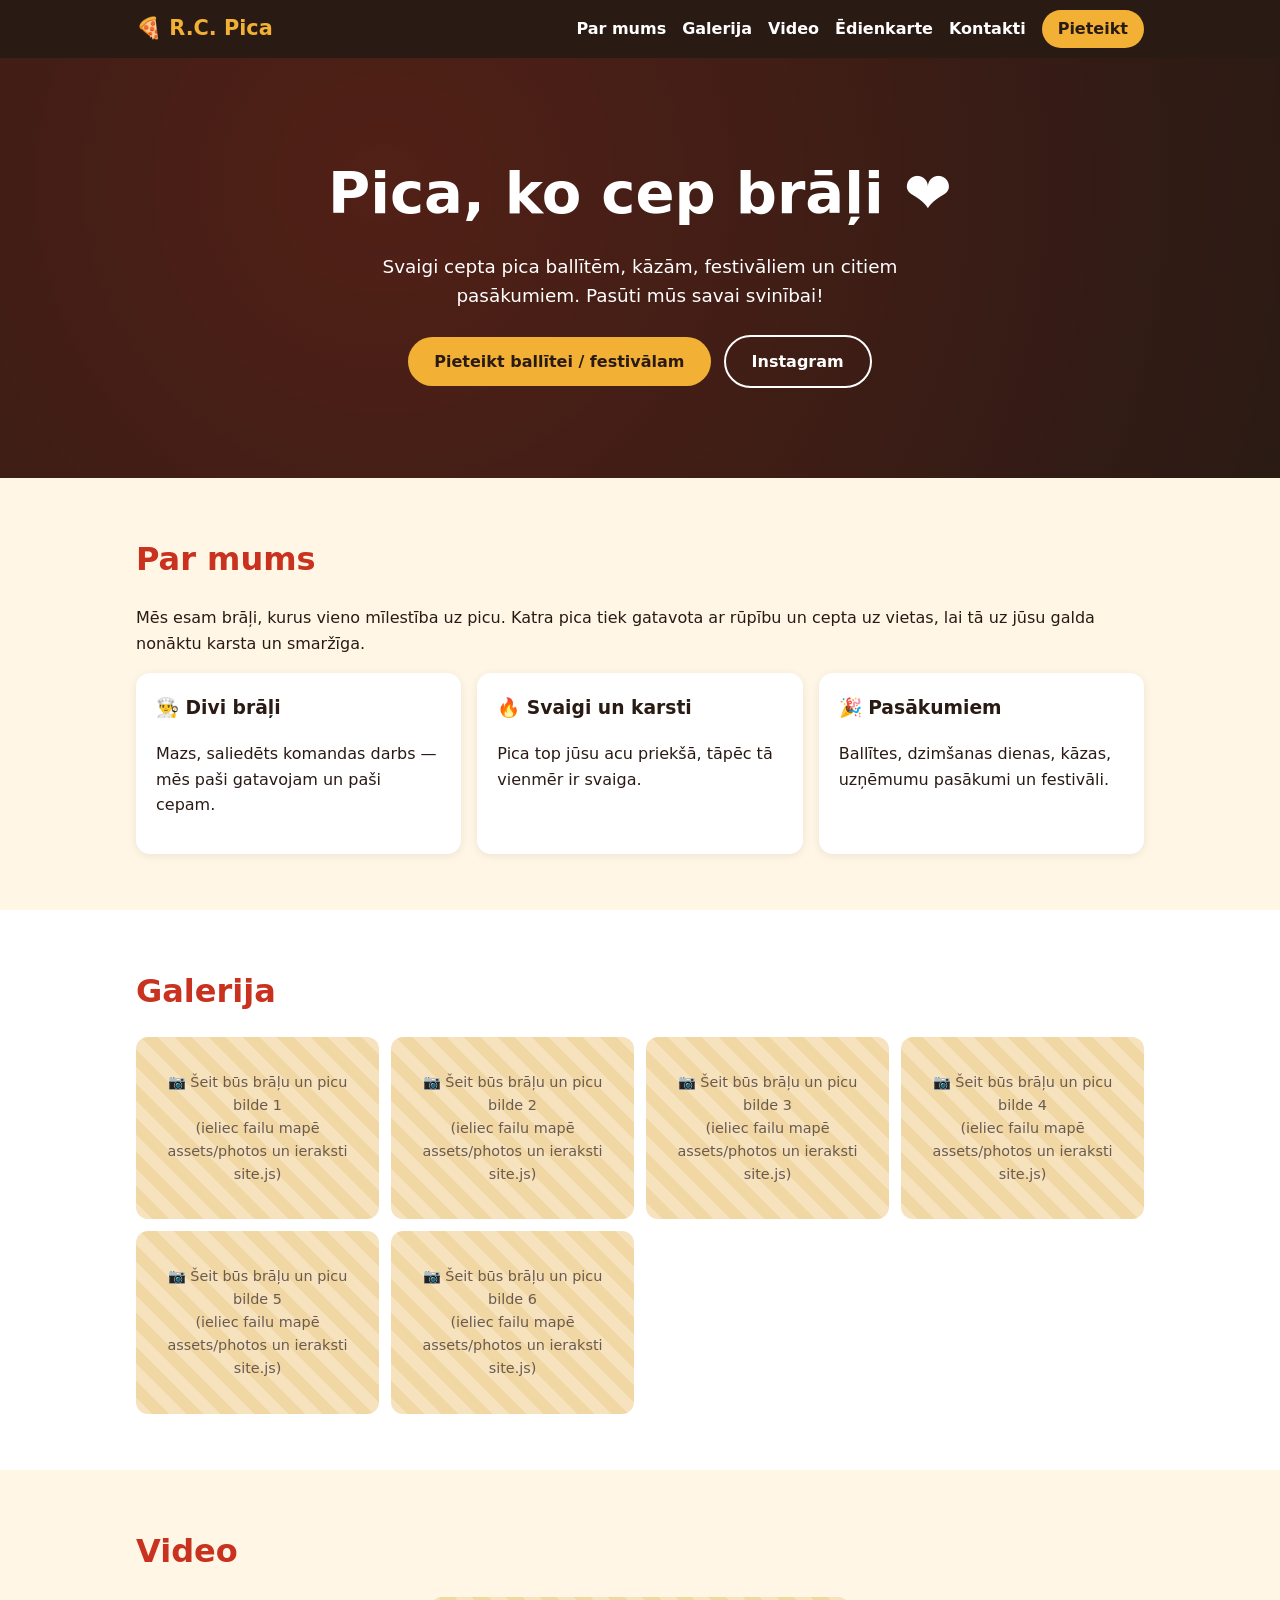
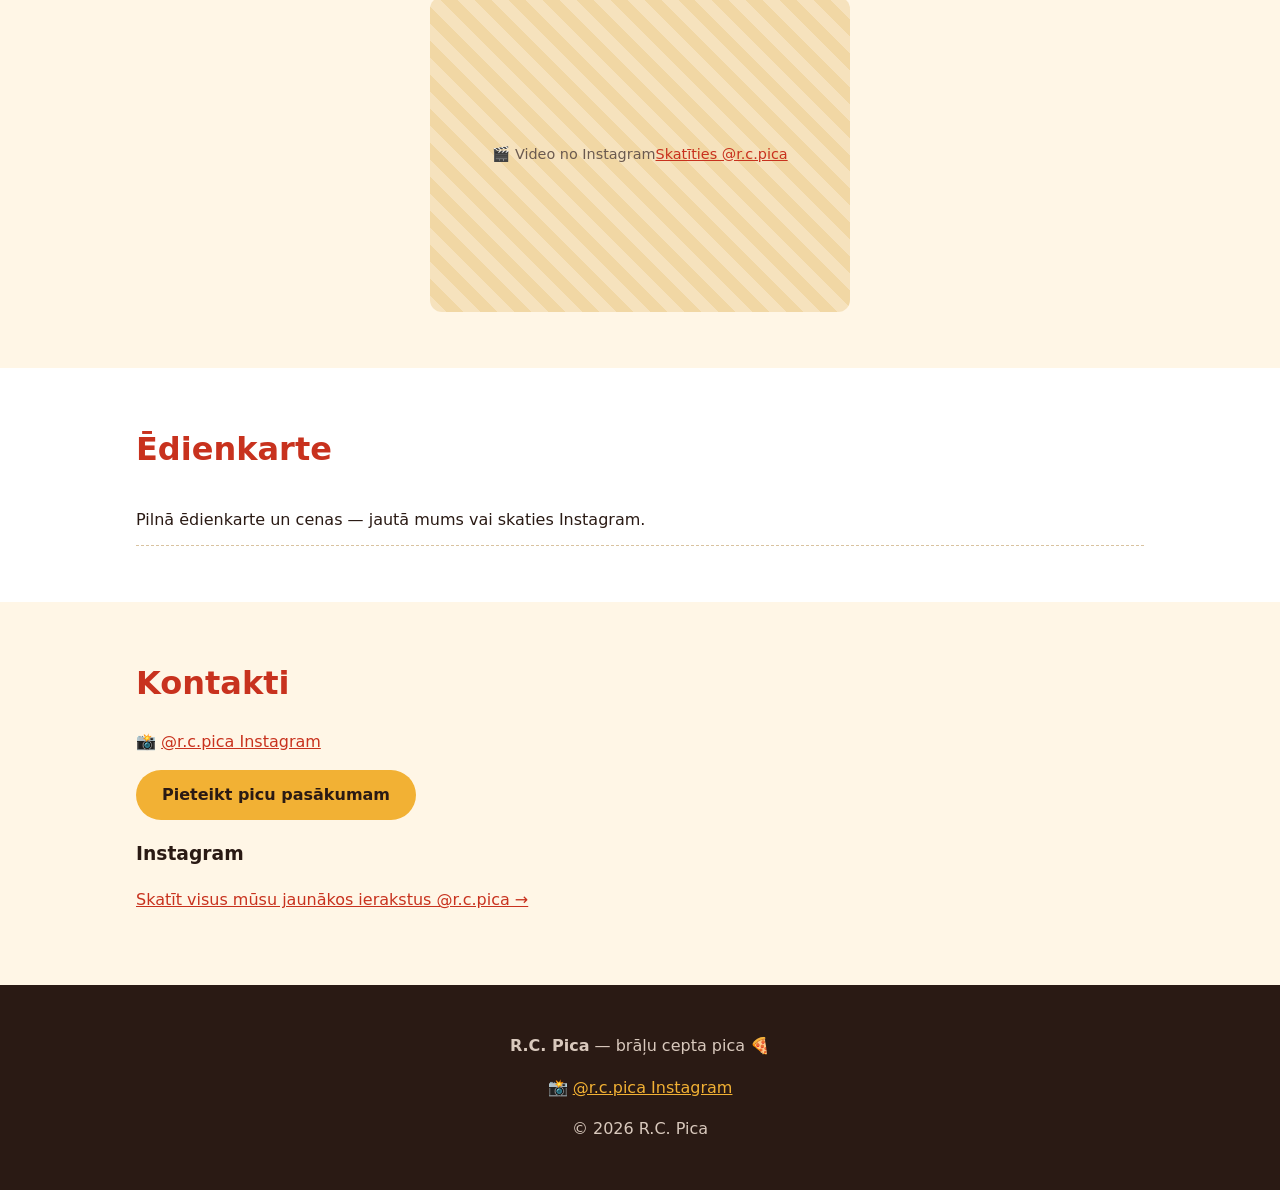
==== index.html @ 87599926 "Add Latvian R.C. Pica website with gallery, video and booking page Co-Authored-By: Claude Sonnet 5.5" ====
<!doctype html>
<html lang="lv">
<head>
<meta charset="utf-8">
<meta name="viewport" content="width=device-width,initial-scale=1">
<title>R.C. Pica — brāļu cepta pica svētkiem un pasākumiem</title>
<meta name="description" content="R.C. Pica — divi brāļi, svaigi cepta pica. Pasūti picu savam ballītei, kāzām vai festivālam Latvijā.">
<link rel="stylesheet" href="styles.css">
</head>
<body>
<header id="header"></header>

<div class="hero">
  <h1>Pica, ko cep brāļi ❤️</h1>
  <p>Svaigi cepta pica ballītēm, kāzām, festivāliem un citiem pasākumiem. Pasūti mūs savai svinībai!</p>
  <a class="btn" href="rezervacija.html">Pieteikt ballītei / festivālam</a>
  <a class="btn alt" id="igBtn" target="_blank" rel="noopener">Instagram</a>
</div>

<section id="par-mums"><div class="wrap">
  <h2>Par mums</h2>
  <p>Mēs esam brāļi, kurus vieno mīlestība uz picu. Katra pica tiek gatavota ar rūpību un cepta uz vietas, lai tā uz jūsu galda nonāktu karsta un smaržīga.</p>
  <div class="cards">
    <div class="card"><h3>👨‍🍳 Divi brāļi</h3><p>Mazs, saliedēts komandas darbs — mēs paši gatavojam un paši cepam.</p></div>
    <div class="card"><h3>🔥 Svaigi un karsti</h3><p>Pica top jūsu acu priekšā, tāpēc tā vienmēr ir svaiga.</p></div>
    <div class="card"><h3>🎉 Pasākumiem</h3><p>Ballītes, dzimšanas dienas, kāzas, uzņēmumu pasākumi un festivāli.</p></div>
  </div>
</div></section>

<section id="galerija" class="alt-bg"><div class="wrap">
  <h2>Galerija</h2>
  <div class="gallery" id="gallery"></div>
</div></section>

<section id="video"><div class="wrap">
  <h2>Video</h2>
  <div class="video" id="videoBox"></div>
</div></section>

<section id="edienkarte" class="alt-bg"><div class="wrap">
  <h2>Ēdienkarte</h2>
  <ul class="menu" id="menu"></ul>
</div></section>

<section id="kontakti"><div class="wrap">
  <h2>Kontakti</h2>
  <div id="contact"></div>
  <p><a class="btn" href="rezervacija.html">Pieteikt picu pasākumam</a></p>
  <h3>Instagram</h3>
  <p><a href="https://www.instagram.com/r.c.pica/" target="_blank" rel="noopener">Skatīt visus mūsu jaunākos ierakstus @r.c.pica →</a></p>
</div></section>

<footer id="footer"></footer>

<script src="site.js"></script>
<script src="common.js"></script>
<script>
document.getElementById('igBtn').href = igUrl;
document.getElementById('contact').innerHTML = window.CONTACT_HTML;

// Galerija
const g = document.getElementById('gallery');
const photos = S.photos.length ? S.photos : Array.from({length:6}, (_, i) => ({placeholder: true, n: i+1}));
g.innerHTML = photos.map(p => p.placeholder
  ? `<div class="ph">📷 Šeit būs brāļu un picu bilde ${p.n}<br>(ieliec failu mapē assets/photos un ieraksti site.js)</div>`
  : `<img loading="lazy" src="${esc(p.src)}" alt="${esc(p.alt || S.brand)}">`).join('');

// Video: vispirms vietējais fails, citādi Instagram reel, citādi saite uz Instagram
const vb = document.getElementById('videoBox');
const igFallback = () => {
  const reel = S.video.instagramReel;
  vb.innerHTML = reel
    ? `<iframe src="${esc(reel.replace(/\/?$/, '/'))}embed" height="560" allowfullscreen loading="lazy"></iframe>`
    : `<div class="ph">🎬 Video no Instagram<br><a href="${igUrl}" target="_blank" rel="noopener">Skatīties @${esc(S.instagram)}</a></div>`;
};
const v = document.createElement('video');
v.controls = true; v.playsInline = true; v.preload = 'metadata';
v.src = S.video.file;
v.onerror = igFallback;
vb.appendChild(v);

// Ēdienkarte
document.getElementById('menu').innerHTML = S.menu.length
  ? S.menu.map(m => `<li><span><strong>${esc(m.name)}</strong>${m.desc ? `<small>${esc(m.desc)}</small>` : ''}</span><strong>${esc(m.price || '')}</strong></li>`).join('')
  : `<li><span>Pilnā ēdienkarte un cenas — jautā mums vai skaties Instagram.</span></li>`;
</script>
</body>
</html>
---- styles.css ----
:root{--red:#c8321e;--dark:#2a1a14;--cream:#fff6e6;--gold:#f2b134;--green:#3f7d3a;--muted:#6b5a50}
*{box-sizing:border-box}
body{margin:0;font-family:system-ui,-apple-system,Segoe UI,Roboto,sans-serif;color:var(--dark);background:var(--cream);line-height:1.6}
a{color:var(--red)}
.wrap{max-width:1040px;margin:0 auto;padding:0 16px}
header{position:sticky;top:0;z-index:10;background:var(--dark);color:#fff}
header .wrap{display:flex;align-items:center;justify-content:space-between;flex-wrap:wrap;gap:8px;padding:10px 16px}
.logo{font-weight:800;font-size:1.3rem;color:var(--gold);text-decoration:none}
nav a{color:#fff;text-decoration:none;margin-left:16px;font-weight:600}
nav a:hover{color:var(--gold)}
.hero{background:linear-gradient(rgba(42,26,20,.75),rgba(42,26,20,.75)),radial-gradient(circle at 30% 30%,#c8321e,#2a1a14);color:#fff;text-align:center;padding:90px 16px}
.hero h1{font-size:clamp(2rem,6vw,3.6rem);margin:0 0 12px}
.hero p{max-width:640px;margin:0 auto 24px;font-size:1.15rem}
.btn{display:inline-block;background:var(--gold);color:var(--dark);padding:12px 26px;border-radius:999px;font-weight:800;text-decoration:none;border:0;cursor:pointer;font-size:1rem}
.btn:hover{background:#ffc652}
.btn.alt{background:transparent;color:#fff;border:2px solid #fff;margin-left:8px}
section{padding:56px 0}
h2{font-size:2rem;margin:0 0 20px;color:var(--red)}
.cards{display:grid;grid-template-columns:repeat(auto-fit,minmax(220px,1fr));gap:16px}
.card{background:#fff;border-radius:14px;padding:20px;box-shadow:0 2px 10px rgba(0,0,0,.08)}
.card h3{margin-top:0}
.gallery{display:grid;grid-template-columns:repeat(auto-fill,minmax(240px,1fr));gap:12px}
.gallery img,.ph{width:100%;aspect-ratio:4/3;object-fit:cover;border-radius:12px;display:block}
.ph{background:repeating-linear-gradient(45deg,#f6e2bd,#f6e2bd 12px,#f1d7a4 12px,#f1d7a4 24px);display:flex;align-items:center;justify-content:center;text-align:center;color:var(--muted);padding:12px;font-size:.9rem}
.video{max-width:420px;margin:0 auto}
.video video,.video iframe{width:100%;border-radius:14px;border:0;background:#000}
.menu{list-style:none;padding:0;margin:0}
.menu li{display:flex;justify-content:space-between;gap:12px;padding:12px 0;border-bottom:1px dashed #d9c3a0}
.menu small{display:block;color:var(--muted)}
.alt-bg{background:#fff}
form{display:grid;gap:14px;max-width:640px}
label{font-weight:700;display:grid;gap:4px}
input,select,textarea{font:inherit;padding:10px 12px;border:1px solid #cdb68f;border-radius:10px;background:#fff}
.two{display:grid;grid-template-columns:1fr 1fr;gap:14px}
@media(max-width:560px){.two{grid-template-columns:1fr}.btn.alt{margin:10px 0 0}}
.note{background:#fff0c9;border-left:4px solid var(--gold);padding:12px 16px;border-radius:8px}
footer{background:var(--dark);color:#d9c9bd;padding:32px 0;text-align:center}
footer a{color:var(--gold)}
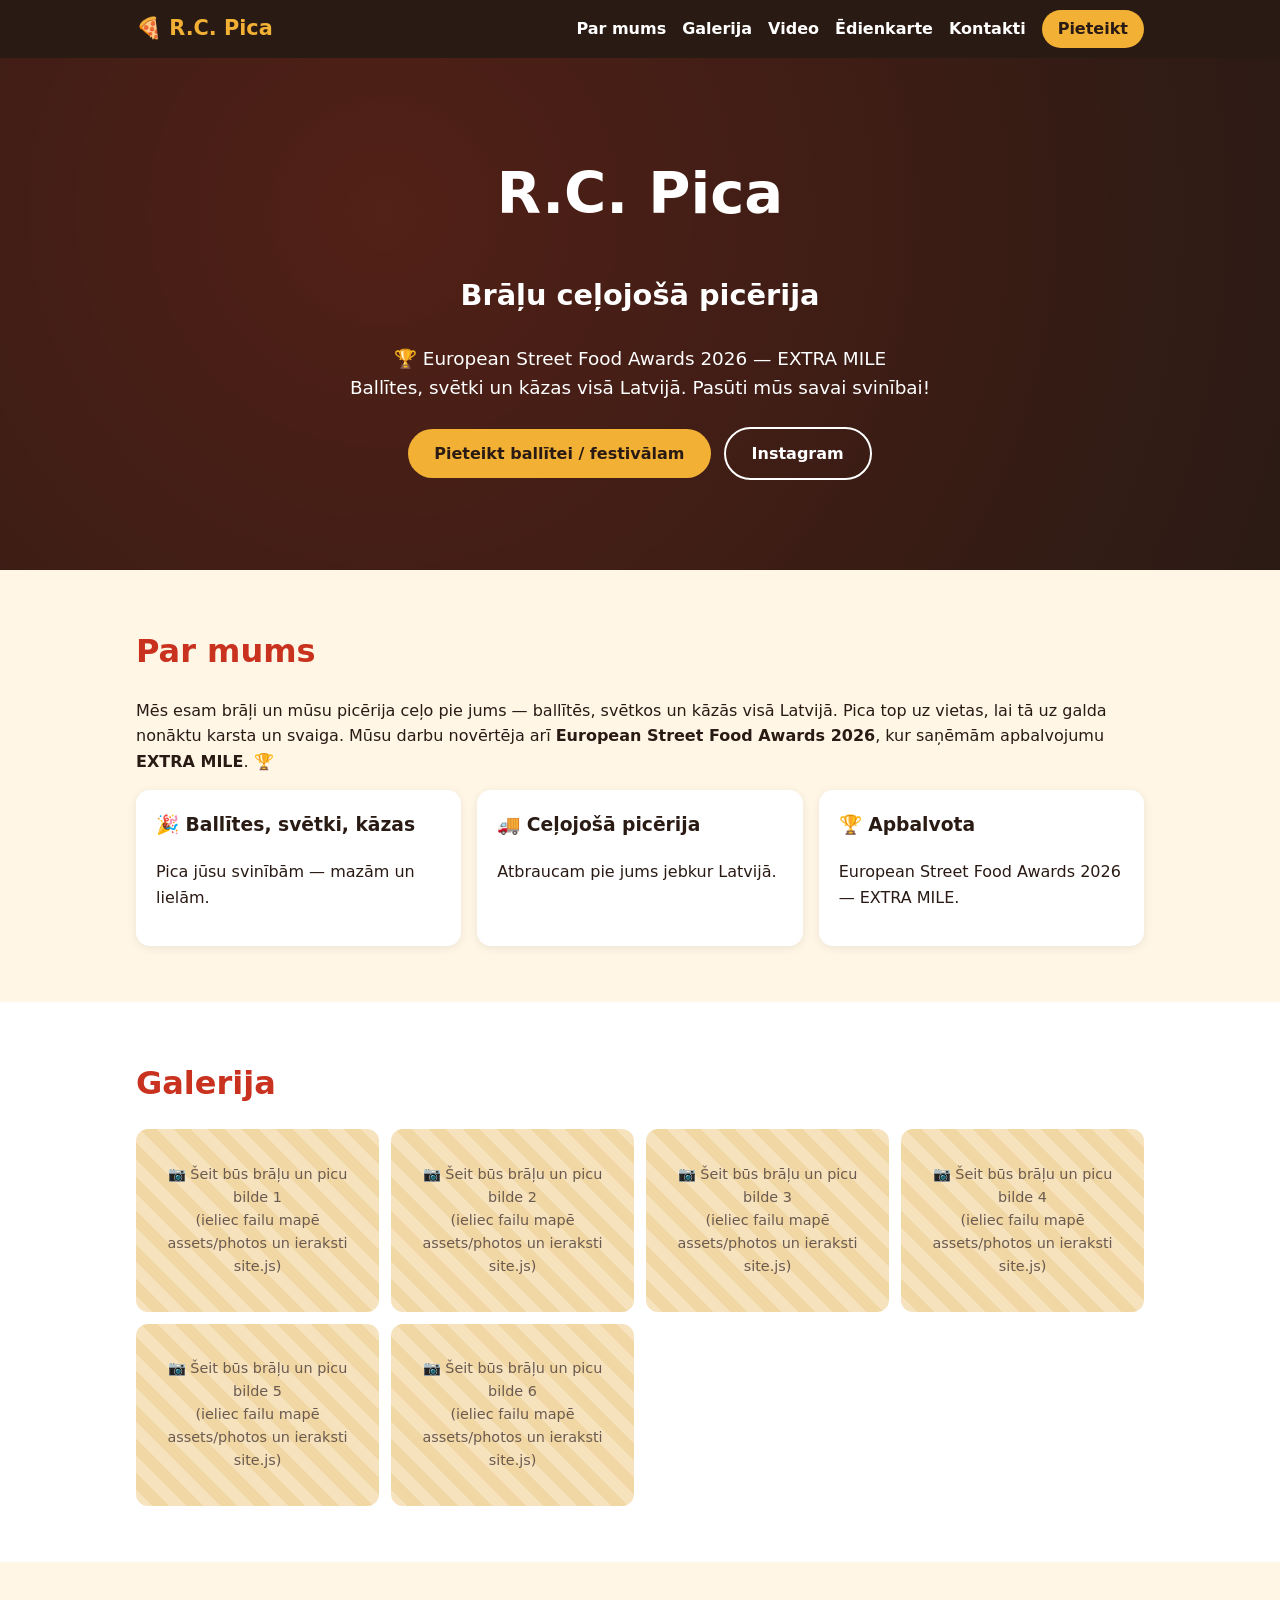
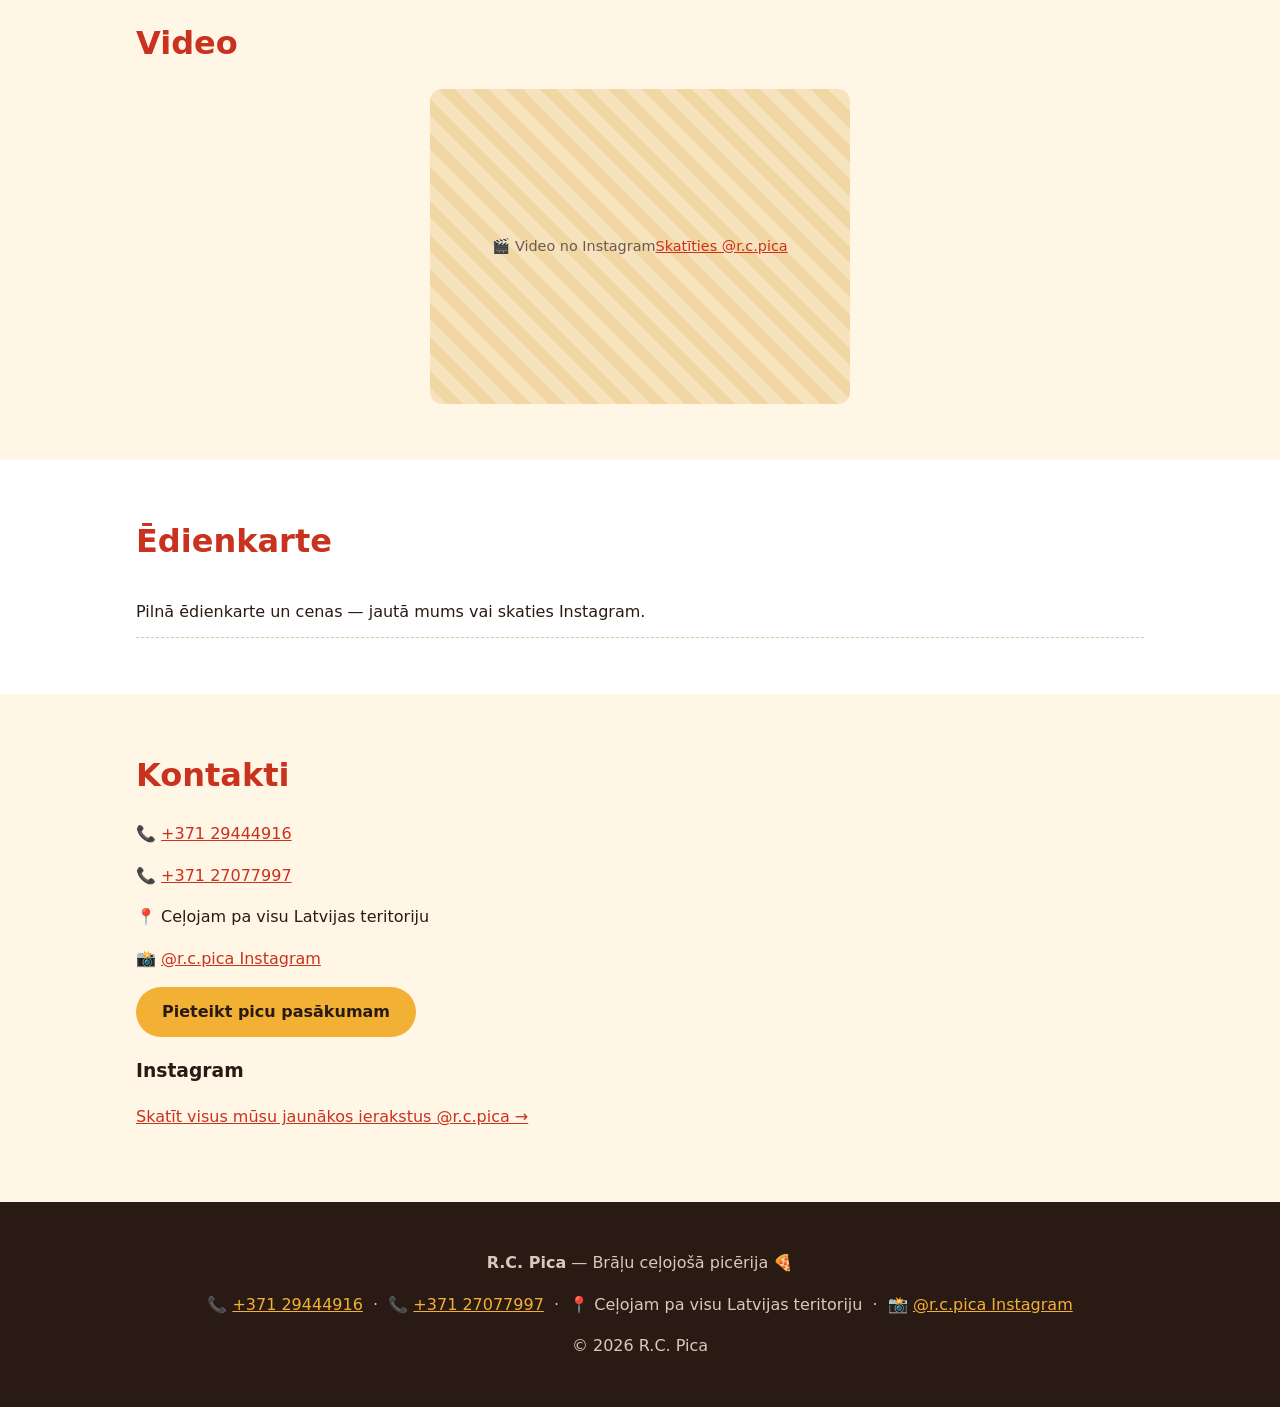
==== commit 7295eaf3: "Add real bio info: phones, travelling pizzeria, Street Food Awards Co-Authored-By: Claude Sonnet 5.5" ====
--- a/index.html
+++ b/index.html
@@ -3,27 +3,27 @@
 <head>
 <meta charset="utf-8">
 <meta name="viewport" content="width=device-width,initial-scale=1">
-<title>R.C. Pica — brāļu cepta pica svētkiem un pasākumiem</title>
-<meta name="description" content="R.C. Pica — divi brāļi, svaigi cepta pica. Pasūti picu savam ballītei, kāzām vai festivālam Latvijā.">
+<title>R.C. Pica — brāļu ceļojošā picērija</title>
+<meta name="description" content="R.C. Pica — brāļu ceļojošā picērija. Ballītes, svētki un kāzas visā Latvijā. European Street Food Awards 2026 EXTRA MILE.">
 <link rel="stylesheet" href="styles.css">
 </head>
 <body>
 <header id="header"></header>
 
 <div class="hero">
-  <h1>Pica, ko cep brāļi ❤️</h1>
-  <p>Svaigi cepta pica ballītēm, kāzām, festivāliem un citiem pasākumiem. Pasūti mūs savai svinībai!</p>
+  <h1>R.C. Pica<br><small style="font-size:.5em;font-weight:600">Brāļu ceļojošā picērija</small></h1>
+  <p>🏆 European Street Food Awards 2026 — EXTRA MILE<br>Ballītes, svētki un kāzas visā Latvijā. Pasūti mūs savai svinībai!</p>
   <a class="btn" href="rezervacija.html">Pieteikt ballītei / festivālam</a>
   <a class="btn alt" id="igBtn" target="_blank" rel="noopener">Instagram</a>
 </div>
 
 <section id="par-mums"><div class="wrap">
   <h2>Par mums</h2>
-  <p>Mēs esam brāļi, kurus vieno mīlestība uz picu. Katra pica tiek gatavota ar rūpību un cepta uz vietas, lai tā uz jūsu galda nonāktu karsta un smaržīga.</p>
+  <p>Mēs esam brāļi un mūsu picērija ceļo pie jums — ballītēs, svētkos un kāzās visā Latvijā. Pica top uz vietas, lai tā uz galda nonāktu karsta un svaiga. Mūsu darbu novērtēja arī <strong>European Street Food Awards 2026</strong>, kur saņēmām apbalvojumu <strong>EXTRA MILE</strong>. 🏆</p>
   <div class="cards">
-    <div class="card"><h3>👨‍🍳 Divi brāļi</h3><p>Mazs, saliedēts komandas darbs — mēs paši gatavojam un paši cepam.</p></div>
-    <div class="card"><h3>🔥 Svaigi un karsti</h3><p>Pica top jūsu acu priekšā, tāpēc tā vienmēr ir svaiga.</p></div>
-    <div class="card"><h3>🎉 Pasākumiem</h3><p>Ballītes, dzimšanas dienas, kāzas, uzņēmumu pasākumi un festivāli.</p></div>
+    <div class="card"><h3>🎉 Ballītes, svētki, kāzas</h3><p>Pica jūsu svinībām — mazām un lielām.</p></div>
+    <div class="card"><h3>🚚 Ceļojošā picērija</h3><p>Atbraucam pie jums jebkur Latvijā.</p></div>
+    <div class="card"><h3>🏆 Apbalvota</h3><p>European Street Food Awards 2026 — EXTRA MILE.</p></div>
   </div>
 </div></section>
 
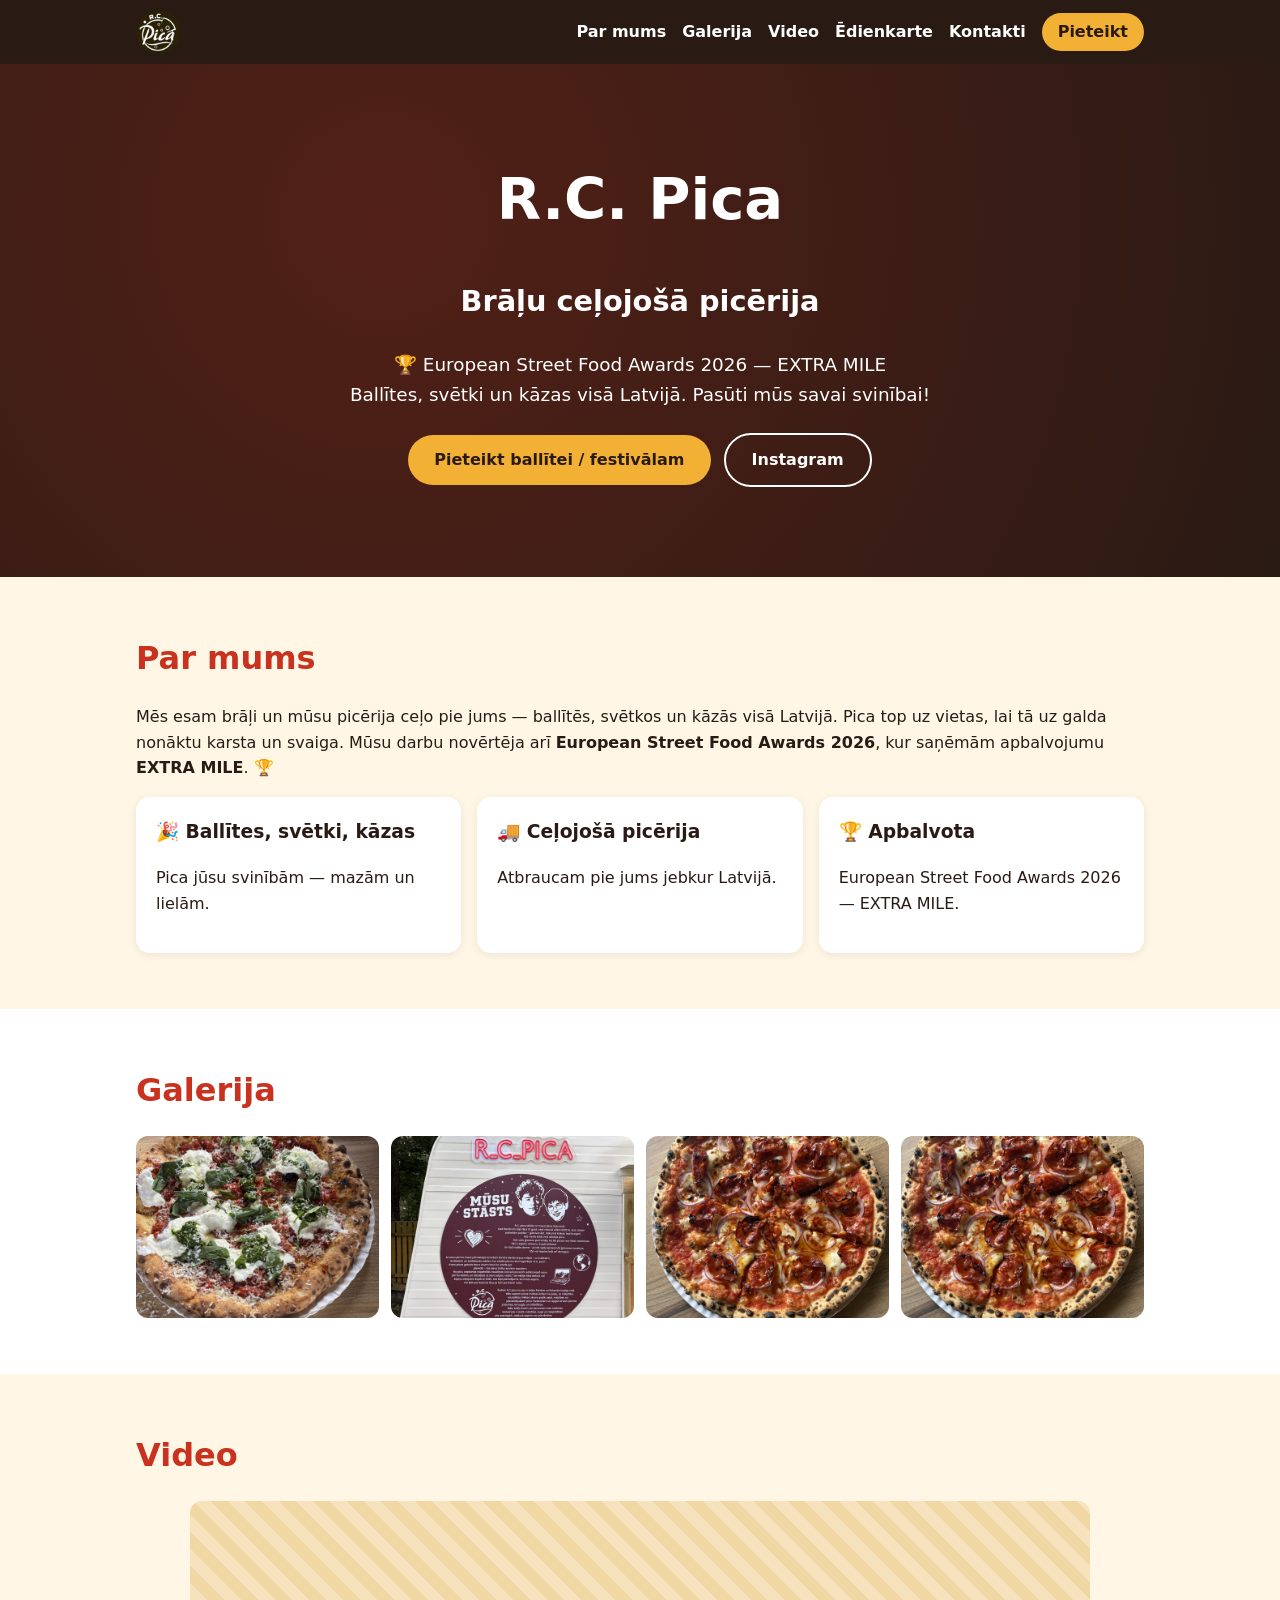
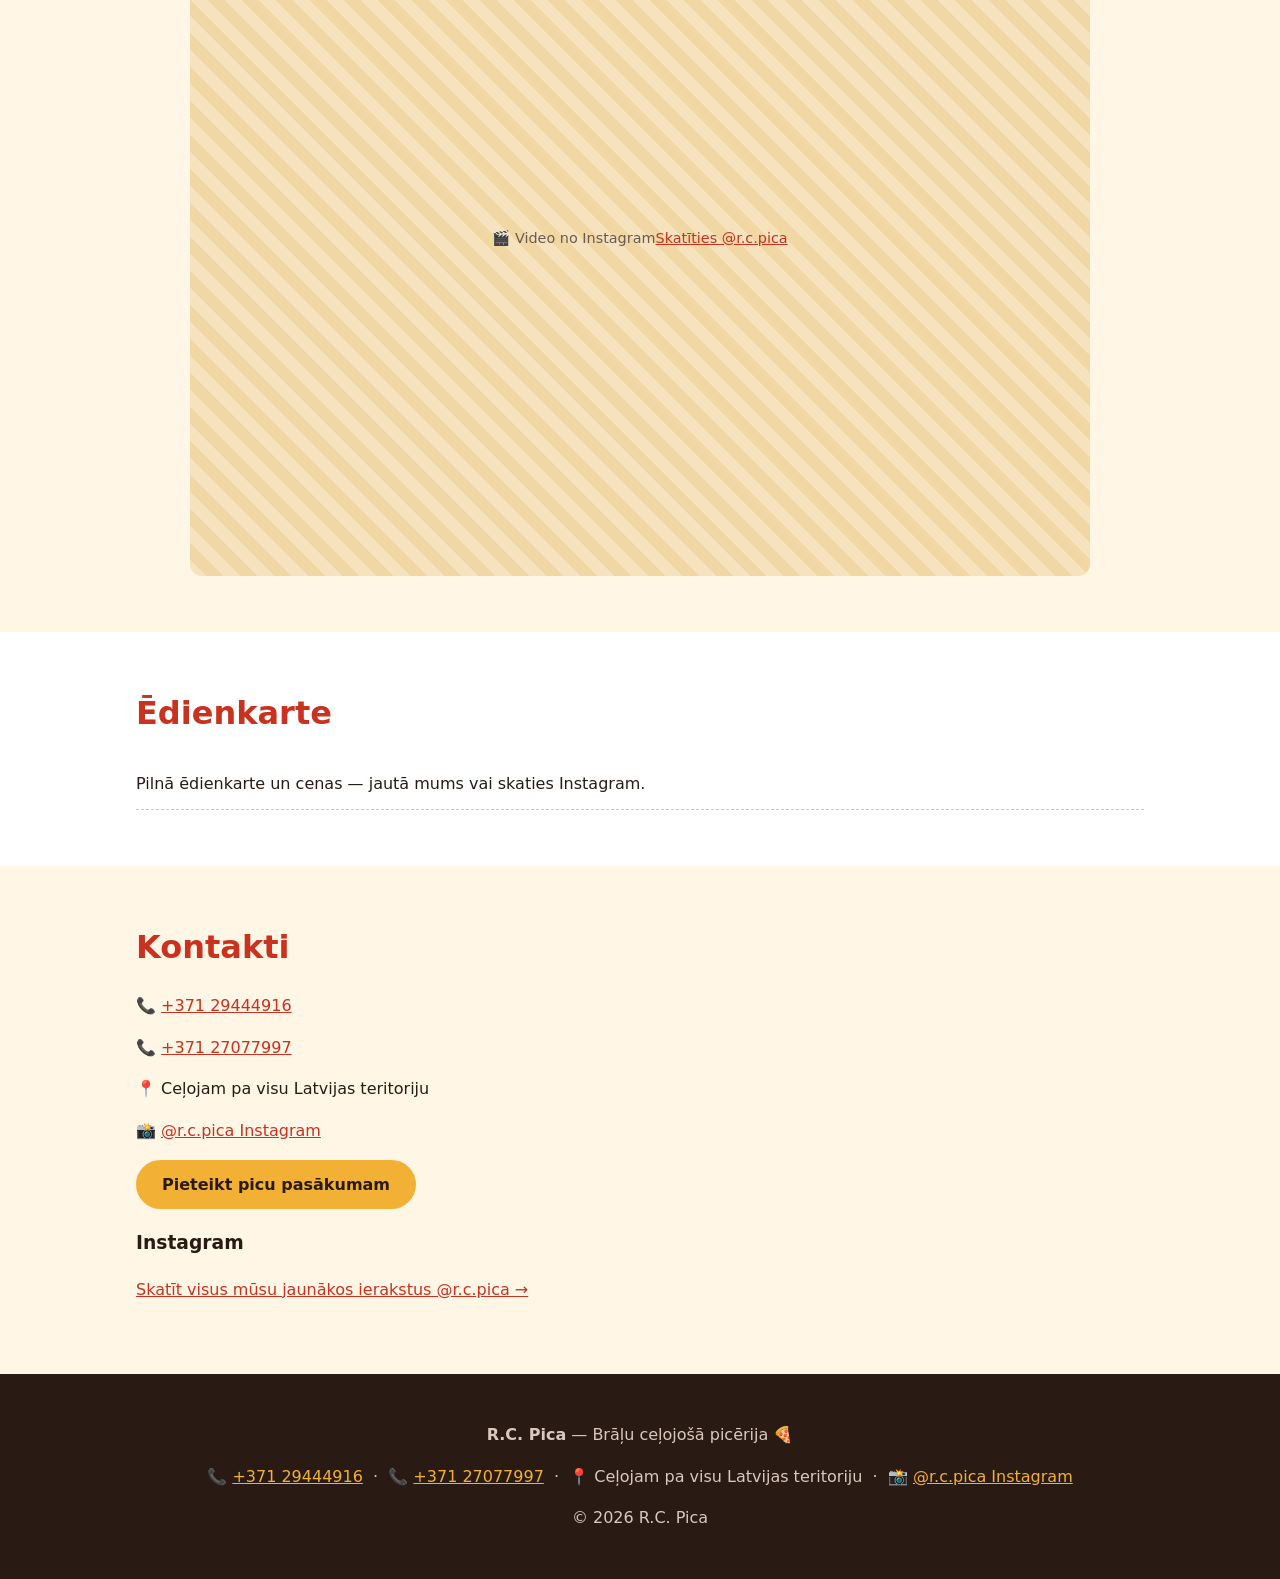
==== commit 7d210c97: "Convert photos to JPG, re-encode video to H.264, add logo, fix site.js, adjustable sizes Co-Authored" ====
--- a/index.html
+++ b/index.html
@@ -5,6 +5,7 @@
 <meta name="viewport" content="width=device-width,initial-scale=1">
 <title>R.C. Pica — brāļu ceļojošā picērija</title>
 <meta name="description" content="R.C. Pica — brāļu ceļojošā picērija. Ballītes, svētki un kāzas visā Latvijā. European Street Food Awards 2026 EXTRA MILE.">
+<link rel="icon" href="assets/logo.png">
 <link rel="stylesheet" href="styles.css">
 </head>
 <body>
@@ -67,6 +68,7 @@
 
 // Video: vispirms vietējais fails, citādi Instagram reel, citādi saite uz Instagram
 const vb = document.getElementById('videoBox');
+vb.style.maxWidth = (S.video.maxWidth || 900) + 'px';
 const igFallback = () => {
   const reel = S.video.instagramReel;
   vb.innerHTML = reel
--- a/styles.css
+++ b/styles.css
@@ -5,7 +5,7 @@
 .wrap{max-width:1040px;margin:0 auto;padding:0 16px}
 header{position:sticky;top:0;z-index:10;background:var(--dark);color:#fff}
 header .wrap{display:flex;align-items:center;justify-content:space-between;flex-wrap:wrap;gap:8px;padding:10px 16px}
-.logo{font-weight:800;font-size:1.3rem;color:var(--gold);text-decoration:none}
+.logo{display:flex;align-items:center;font-weight:800;font-size:1.3rem;color:var(--gold);text-decoration:none}
 nav a{color:#fff;text-decoration:none;margin-left:16px;font-weight:600}
 nav a:hover{color:var(--gold)}
 .hero{background:linear-gradient(rgba(42,26,20,.75),rgba(42,26,20,.75)),radial-gradient(circle at 30% 30%,#c8321e,#2a1a14);color:#fff;text-align:center;padding:90px 16px}
@@ -22,7 +22,8 @@
 .gallery{display:grid;grid-template-columns:repeat(auto-fill,minmax(240px,1fr));gap:12px}
 .gallery img,.ph{width:100%;aspect-ratio:4/3;object-fit:cover;border-radius:12px;display:block}
 .ph{background:repeating-linear-gradient(45deg,#f6e2bd,#f6e2bd 12px,#f1d7a4 12px,#f1d7a4 24px);display:flex;align-items:center;justify-content:center;text-align:center;color:var(--muted);padding:12px;font-size:.9rem}
-.video{max-width:420px;margin:0 auto}
+.video{margin:0 auto}
+.video video{max-height:80vh;}
 .video video,.video iframe{width:100%;border-radius:14px;border:0;background:#000}
 .menu{list-style:none;padding:0;margin:0}
 .menu li{display:flex;justify-content:space-between;gap:12px;padding:12px 0;border-bottom:1px dashed #d9c3a0}
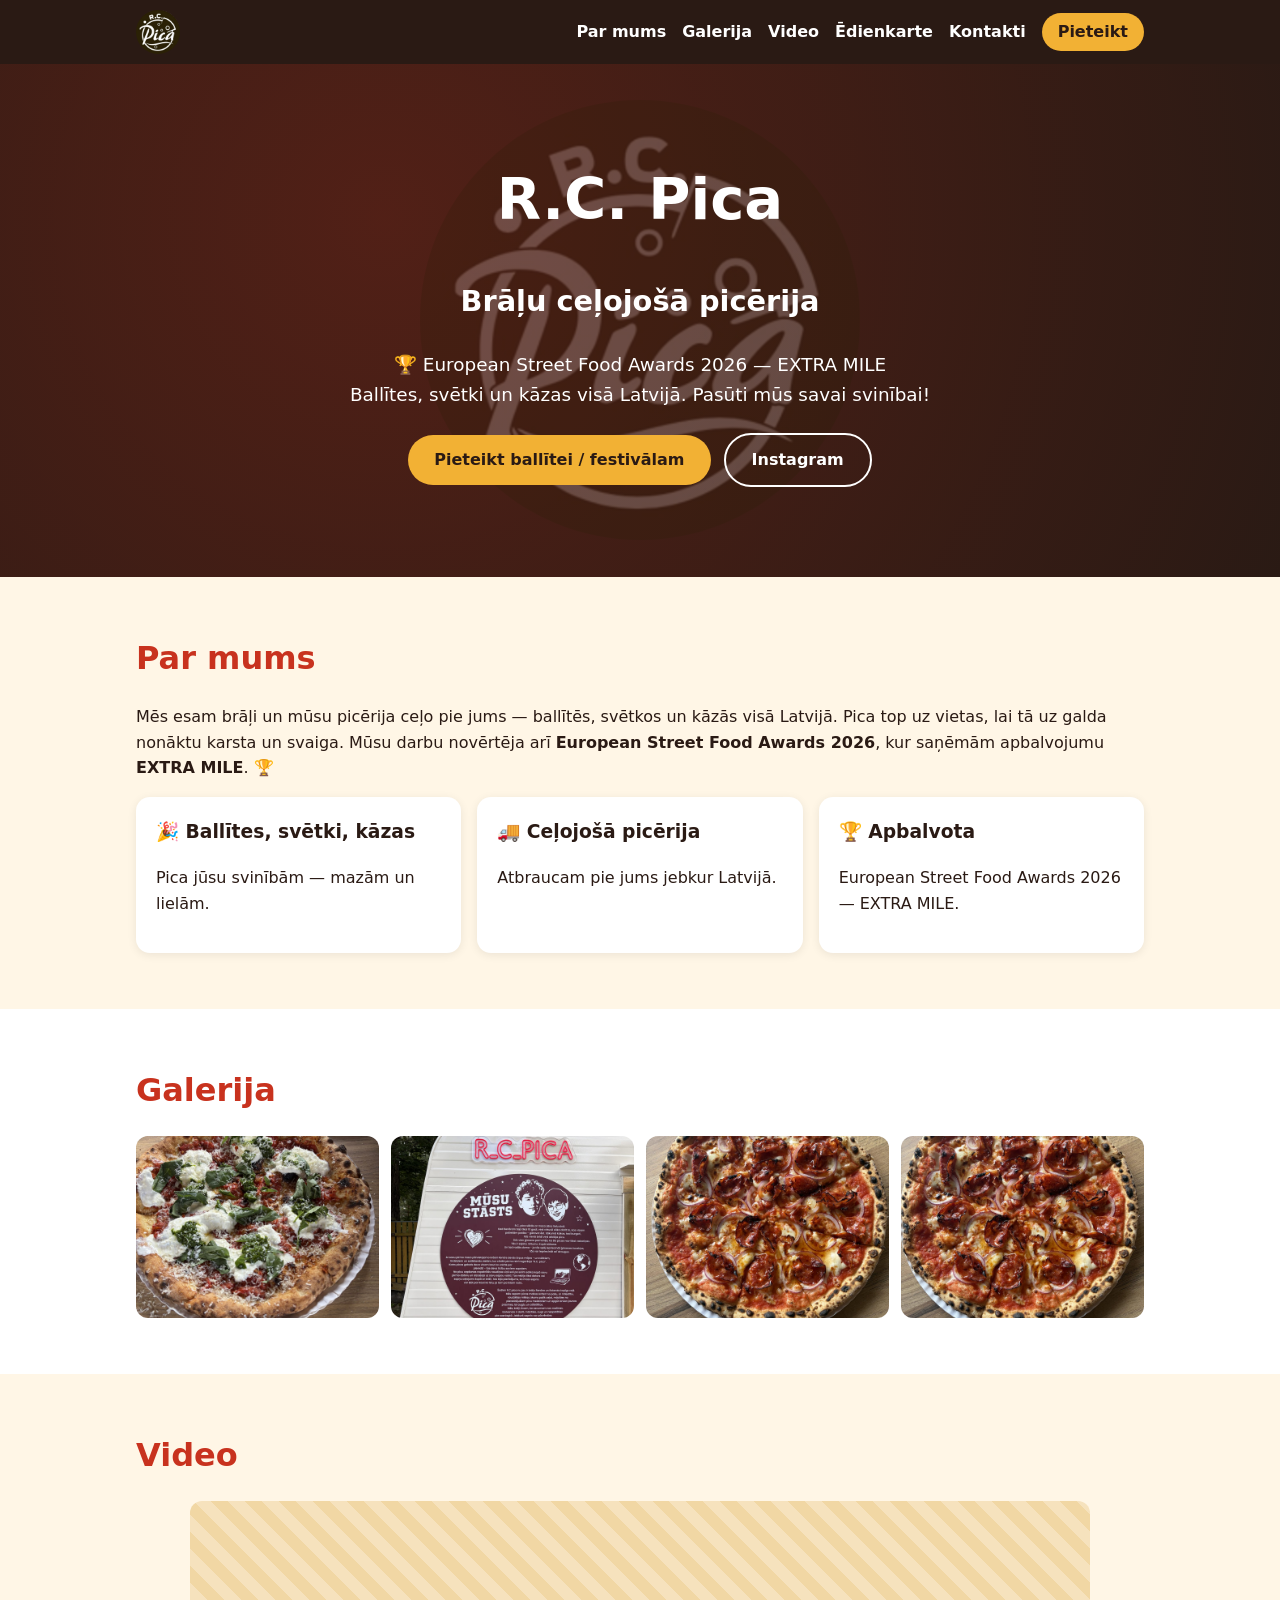
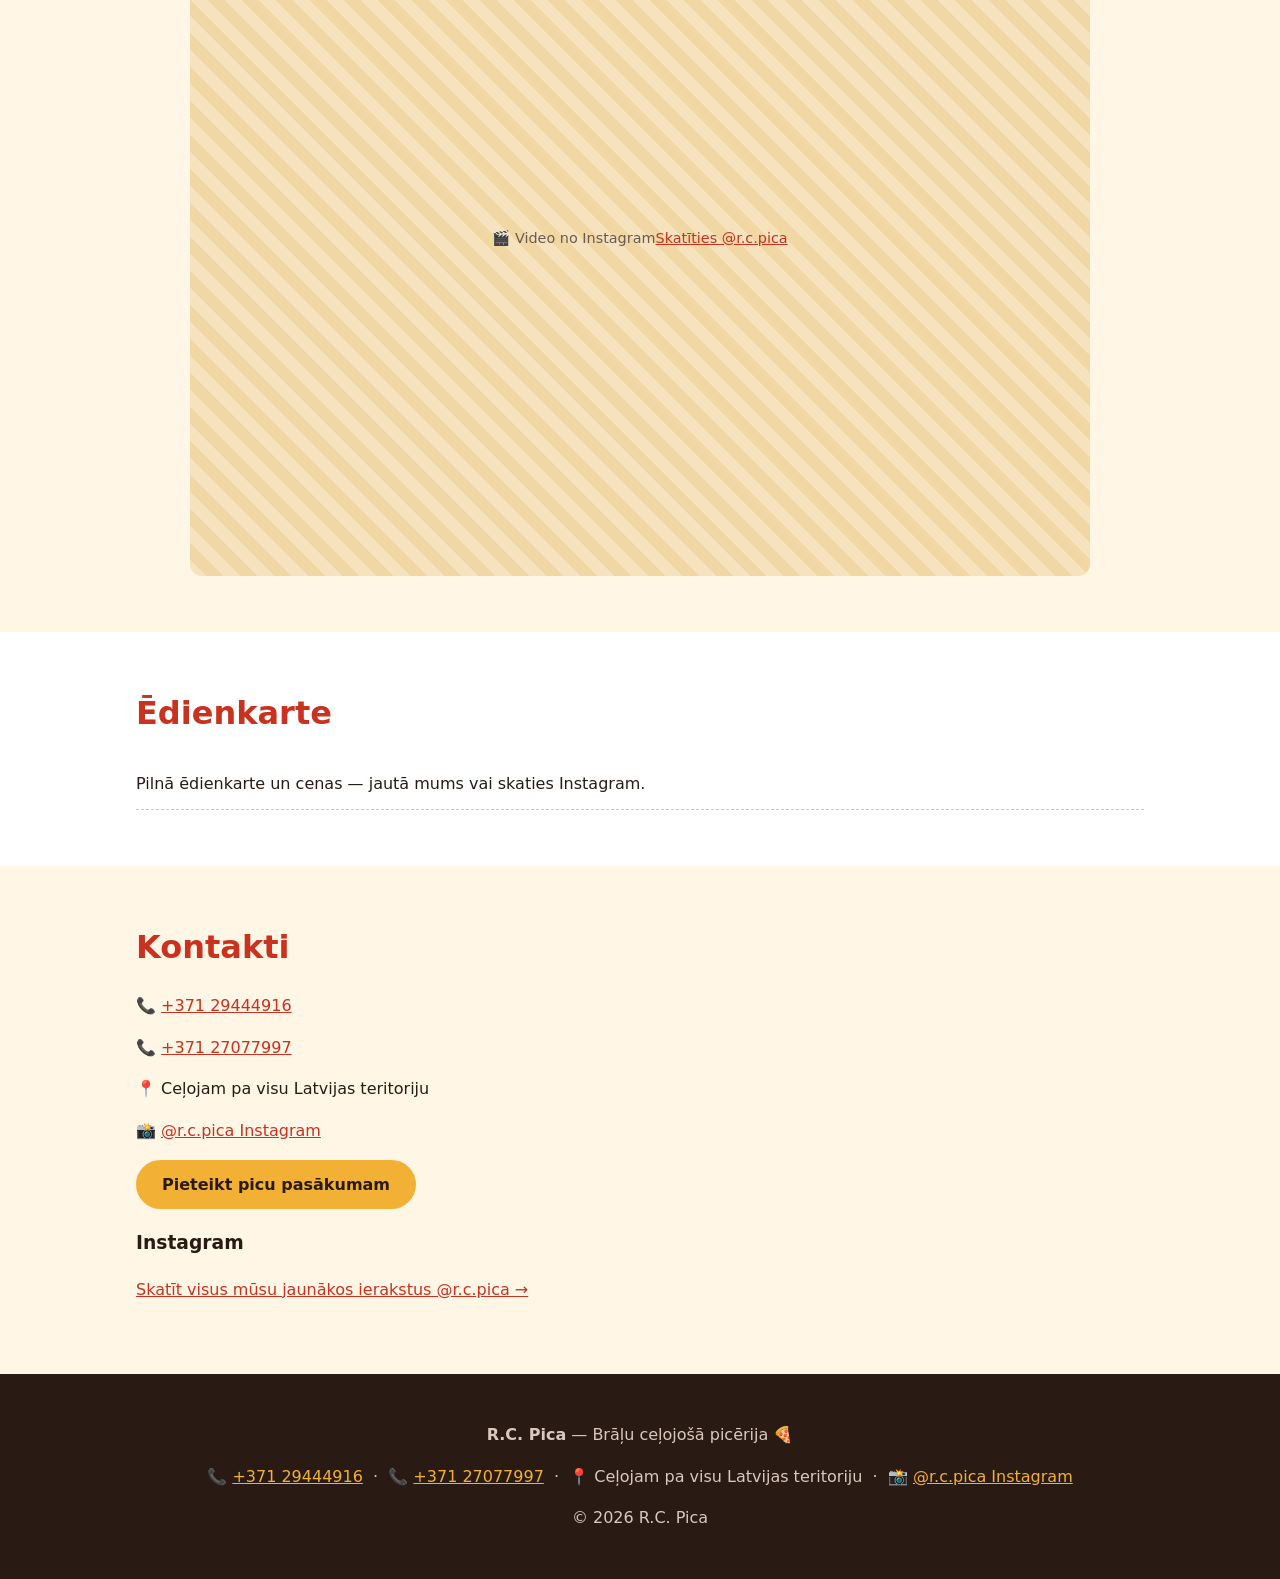
==== commit 713f41ac: "Add logo behind hero text and cache-bust assets Co-Authored-By: Claude Sonnet 5.5 <noreply@anthropic" ====
--- a/index.html
+++ b/index.html
@@ -6,7 +6,7 @@
 <title>R.C. Pica — brāļu ceļojošā picērija</title>
 <meta name="description" content="R.C. Pica — brāļu ceļojošā picērija. Ballītes, svētki un kāzas visā Latvijā. European Street Food Awards 2026 EXTRA MILE.">
 <link rel="icon" href="assets/logo.png">
-<link rel="stylesheet" href="styles.css">
+<link rel="stylesheet" href="styles.css?v=3">
 </head>
 <body>
 <header id="header"></header>
@@ -53,8 +53,8 @@
 
 <footer id="footer"></footer>
 
-<script src="site.js"></script>
-<script src="common.js"></script>
+<script src="site.js?v=3"></script>
+<script src="common.js?v=3"></script>
 <script>
 document.getElementById('igBtn').href = igUrl;
 document.getElementById('contact').innerHTML = window.CONTACT_HTML;
--- a/styles.css
+++ b/styles.css
@@ -8,7 +8,7 @@
 .logo{display:flex;align-items:center;font-weight:800;font-size:1.3rem;color:var(--gold);text-decoration:none}
 nav a{color:#fff;text-decoration:none;margin-left:16px;font-weight:600}
 nav a:hover{color:var(--gold)}
-.hero{background:linear-gradient(rgba(42,26,20,.75),rgba(42,26,20,.75)),radial-gradient(circle at 30% 30%,#c8321e,#2a1a14);color:#fff;text-align:center;padding:90px 16px}
+.hero{position:relative;overflow:hidden;background:linear-gradient(rgba(42,26,20,.75),rgba(42,26,20,.75)),radial-gradient(circle at 30% 30%,#c8321e,#2a1a14);color:#fff;text-align:center;padding:90px 16px}
 .hero h1{font-size:clamp(2rem,6vw,3.6rem);margin:0 0 12px}
 .hero p{max-width:640px;margin:0 auto 24px;font-size:1.15rem}
 .btn{display:inline-block;background:var(--gold);color:var(--dark);padding:12px 26px;border-radius:999px;font-weight:800;text-decoration:none;border:0;cursor:pointer;font-size:1rem}
@@ -37,3 +37,6 @@
 .note{background:#fff0c9;border-left:4px solid var(--gold);padding:12px 16px;border-radius:8px}
 footer{background:var(--dark);color:#d9c9bd;padding:32px 0;text-align:center}
 footer a{color:var(--gold)}
+
+.hero>*{position:relative;z-index:1}
+.hero::before{content:"";position:absolute;left:50%;top:50%;width:min(90%,440px);aspect-ratio:1;transform:translate(-50%,-50%);border-radius:50%;background:url(assets/logo.png) center/cover;opacity:.2;z-index:0}
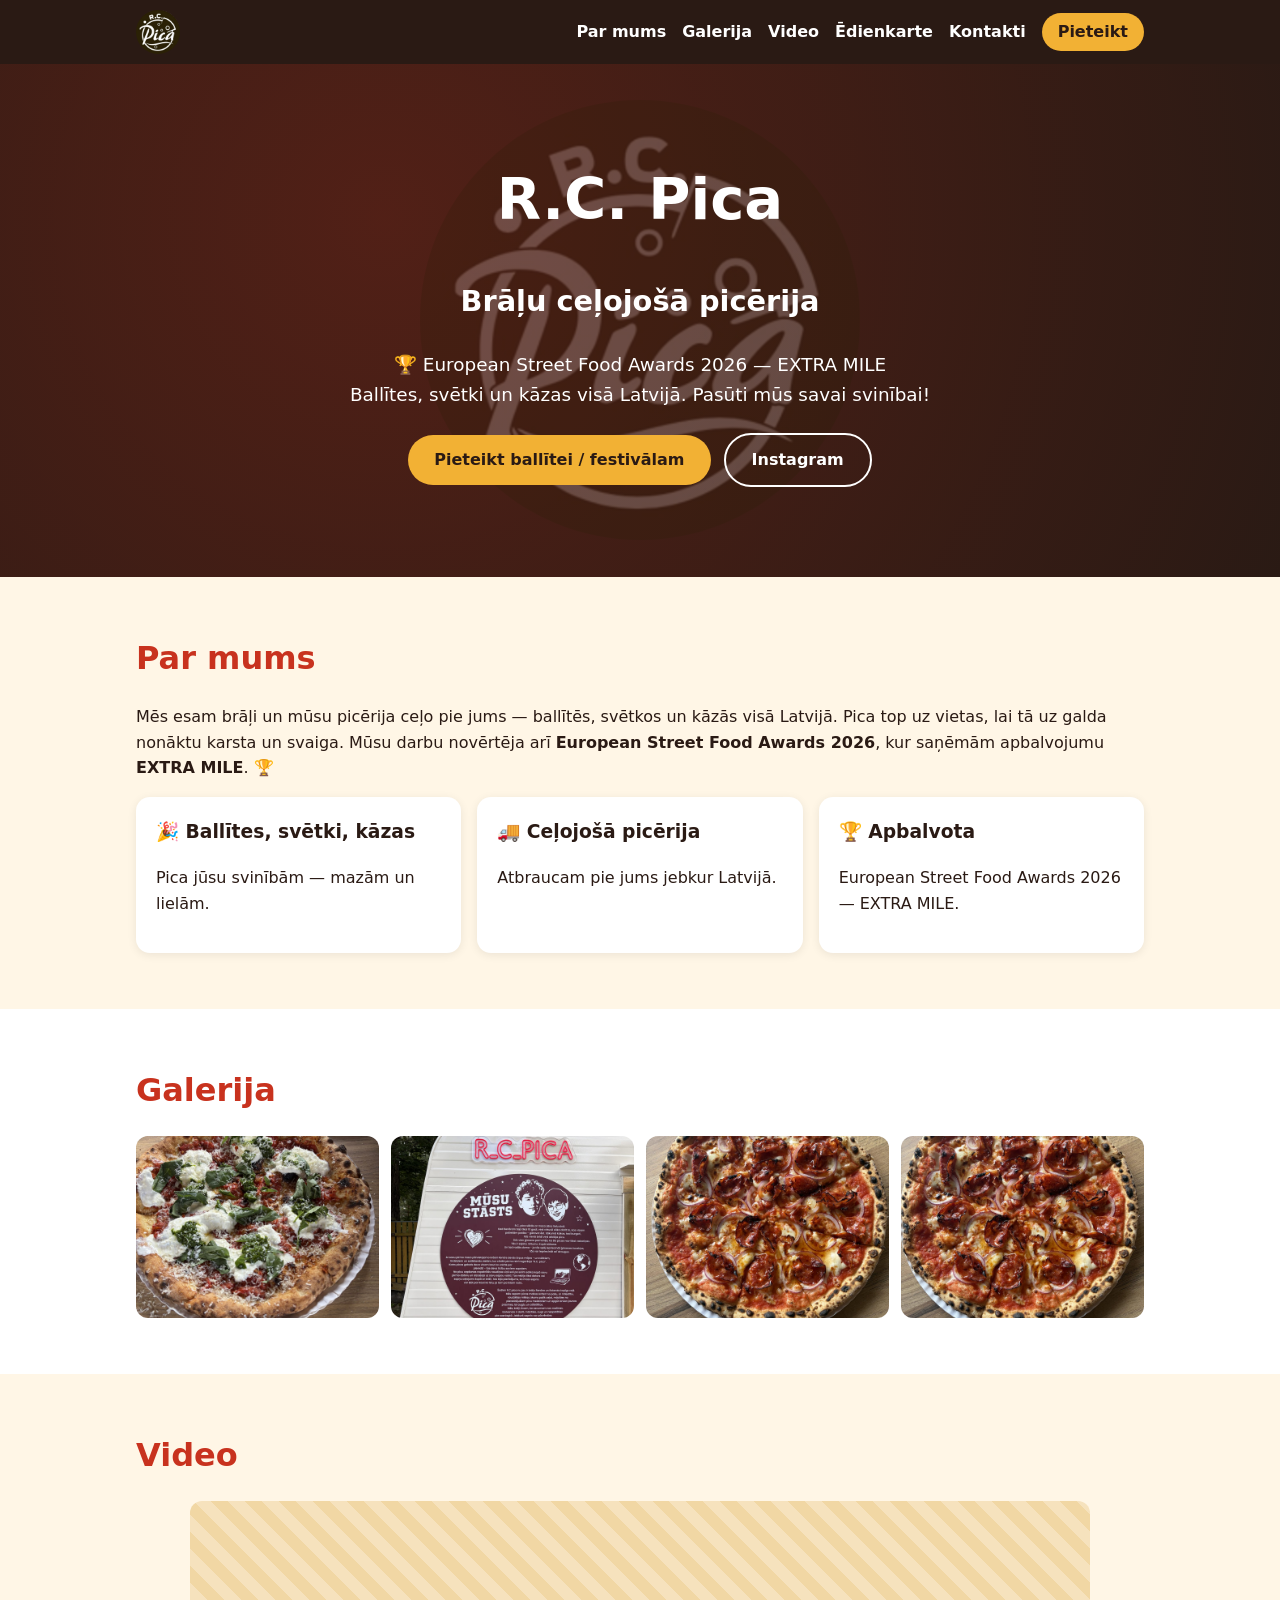
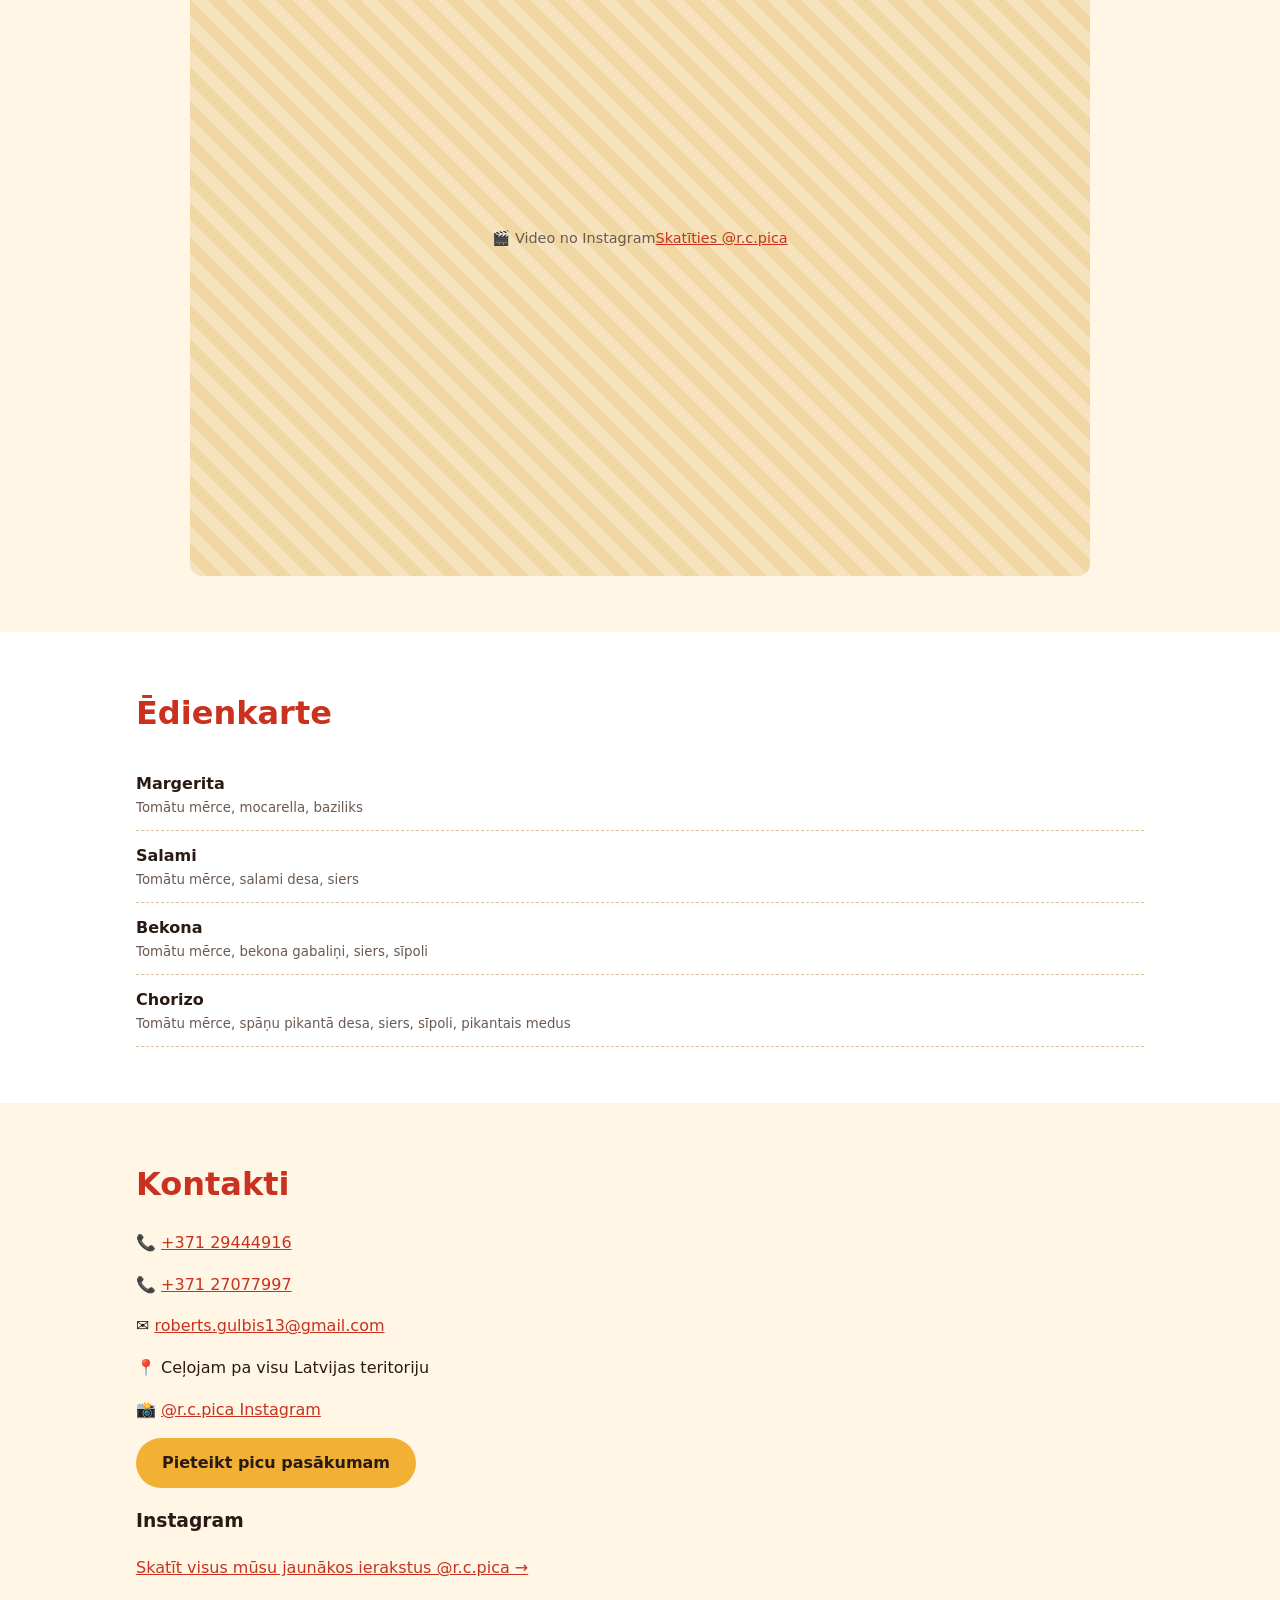
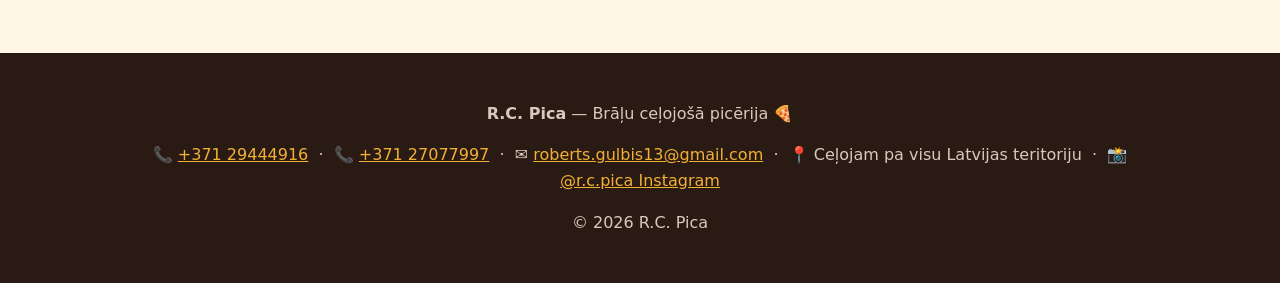
==== commit d77b0c10: "Always load fresh site.js, fix menu diacritics Co-Authored-By: Claude Sonnet 5.5 <noreply@anthropic." ====
--- a/index.html
+++ b/index.html
@@ -53,7 +53,7 @@
 
 <footer id="footer"></footer>
 
-<script src="site.js?v=3"></script>
+<script>document.write('<script src="site.js?t='+Date.now()+'"><\/script>')</script>
 <script src="common.js?v=3"></script>
 <script>
 document.getElementById('igBtn').href = igUrl;
